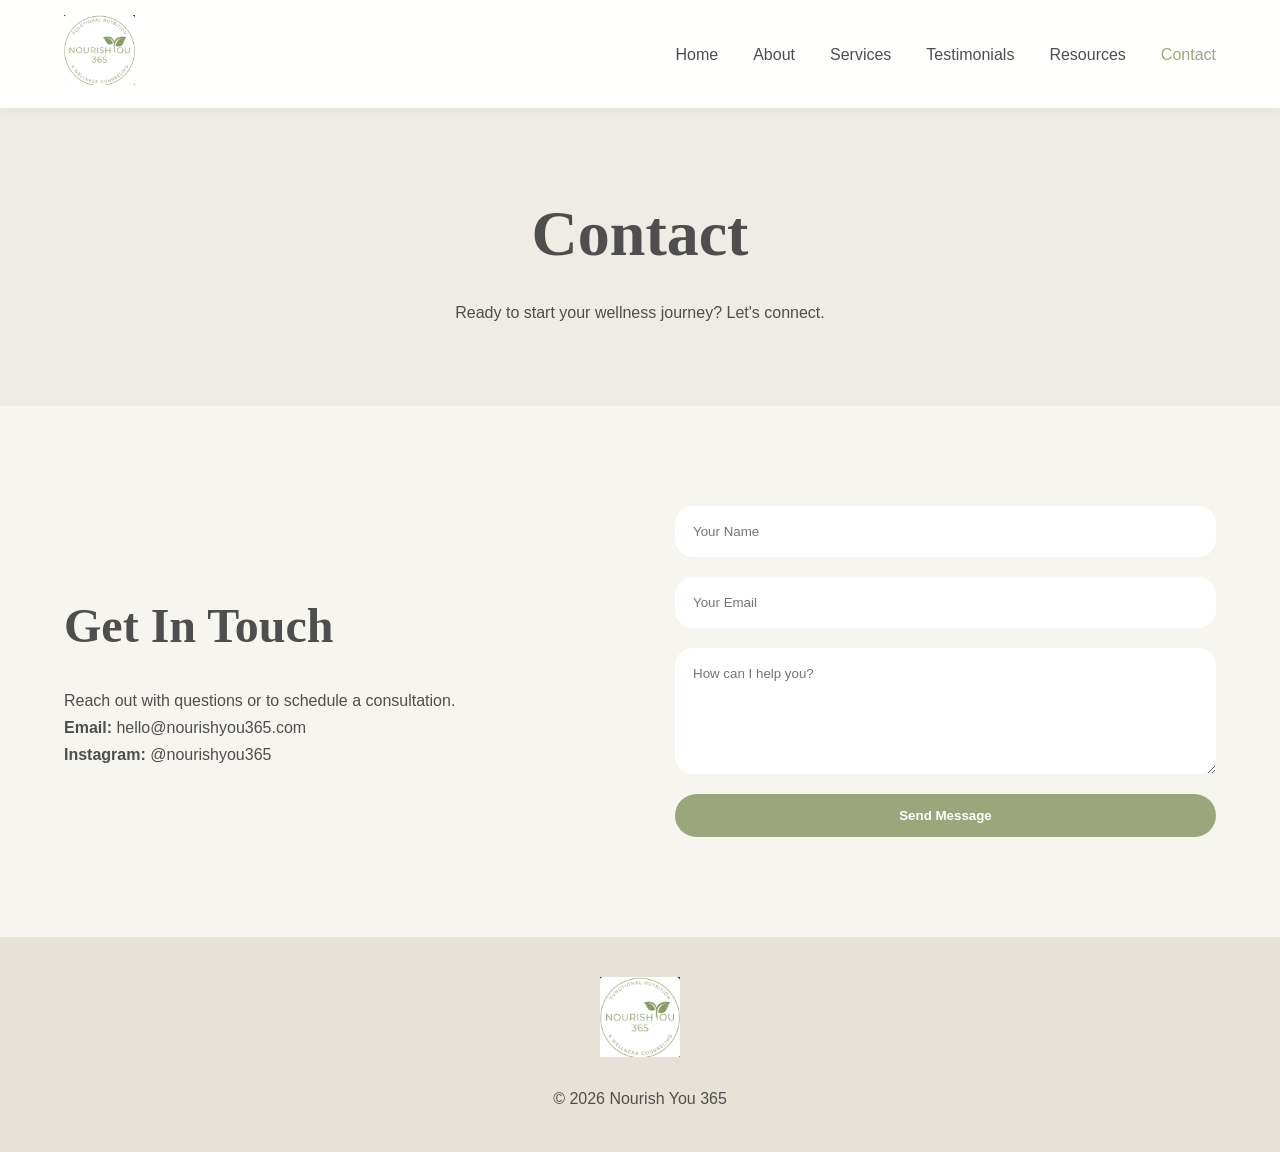
==== contact.html @ 94f3f103 "Mom" ====
<!DOCTYPE html>
<html lang="en">

<head>
    <meta charset="UTF-8">
    <meta name="viewport" content="width=device-width, initial-scale=1.0">
    <title>Contact | Nourish You 365</title>

    <link rel="stylesheet" href="style.css">
</head>

<body>

    <header class="navbar">
        <div class="container nav-container">

            <a href="index.html" class="logo">
                <img src="images/logo.png" alt="Nourish You 365 logo">
            </a>

            <nav>
                <ul class="nav-links">
                    <li><a href="index.html">Home</a></li>
                    <li><a href="about.html">About</a></li>
                    <li><a href="services.html">Services</a></li>
                    <li><a href="testimonials.html">Testimonials</a></li>
                    <li><a href="blog.html">Resources</a></li>
                    <li><a href="contact.html" class="active">Contact</a></li>
                </ul>
            </nav>

            <div class="hamburger" id="hamburger">
                <span></span>
                <span></span>
                <span></span>
            </div>

        </div>
    </header>

    <section class="page-hero">

        <div class="container">

            <h1>Contact</h1>

            <p>
                Ready to start your wellness journey? Let's connect.
            </p>

        </div>

    </section>

    <section class="section">

        <div class="container contact-grid">

            <div class="contact-info">

                <h2>Get In Touch</h2>

                <p>
                    Reach out with questions or to schedule a consultation.
                </p>

                <div class="contact-details">
                    <p><strong>Email:</strong> hello@nourishyou365.com</p>
                    <p><strong>Instagram:</strong> @nourishyou365</p>
                </div>

            </div>

            <form class="contact-form">

                <input type="text" placeholder="Your Name" required>

                <input type="email" placeholder="Your Email" required>

                <textarea rows="6" placeholder="How can I help you?"></textarea>

                <button type="submit" class="btn primary-btn">
                    Send Message
                </button>

            </form>

        </div>

    </section>

    <footer class="footer">
        <div class="container footer-content">
            <img src="images/logo.png" alt="Nourish You 365 logo">
            <p>© 2026 Nourish You 365</p>
        </div>
    </footer>

    <script src="script.js"></script>

</body>

</html>
---- style.css ----
* {
    margin: 0;
    padding: 0;
    box-sizing: border-box;
}

:root {
    --sage: #9BA77B;
    --dark-sage: #74825C;
    --cream: #F7F5F0;
    --text: #4E4E4E;
    --white: #FFFFFF;
}

body {
    font-family: 'Montserrat', sans-serif;
    background: var(--cream);
    color: var(--text);
    line-height: 1.7;
}

h1,
h2,
h3,
h4 {
    font-family: 'Cormorant Garamond', serif;
}

.container {
    width: 90%;
    max-width: 1200px;
    margin: auto;
}

.section {
    padding: 100px 0;
}

/* NAVBAR */

.navbar {
    position: fixed;
    top: 0;
    width: 100%;
    background: rgba(255,255,255,0.96);
    z-index: 1000;
    box-shadow: 0 2px 10px rgba(0,0,0,0.05);
}

.nav-container {
    display: flex;
    justify-content: space-between;
    align-items: center;
    padding: 15px 0;
}

.logo img {
    height: 70px;
}

.nav-links {
    display: flex;
    list-style: none;
    gap: 35px;
}

.nav-links a {
    text-decoration: none;
    color: var(--text);
    font-weight: 500;
    transition: .3s;
}

.nav-links a:hover,
.nav-links .active {
    color: var(--sage);
}

/* HERO */

.hero {
    height: 100vh;
    background:
        linear-gradient(rgba(0,0,0,0.35), rgba(0,0,0,0.35)),
        url('https://images.unsplash.com/photo-1490645935967-10de6ba17061?q=80&w=1600&auto=format&fit=crop');
    background-size: cover;
    background-position: center;
    display: flex;
    align-items: center;
}

.hero-content {
    color: white;
}

.hero-text h1 {
    font-size: 5rem;
    max-width: 700px;
    line-height: 1;
    margin-bottom: 25px;
}

.hero-text p {
    max-width: 650px;
    font-size: 1.2rem;
    margin-bottom: 35px;
}

.hero-buttons {
    display: flex;
    gap: 20px;
    flex-wrap: wrap;
}

/* PAGE HERO */

.page-hero {
    padding-top: 180px;
    padding-bottom: 80px;
    text-align: center;
    background: #EFECE5;
}

.page-hero h1 {
    font-size: 4rem;
}

.page-hero p {
    margin-top: 10px;
}

/* BUTTONS */

.btn {
    display: inline-block;
    padding: 14px 28px;
    border-radius: 999px;
    text-decoration: none;
    transition: .3s;
    font-weight: 600;
}

.primary-btn {
    background: var(--sage);
    color: white;
}

.primary-btn:hover {
    background: var(--dark-sage);
}

.secondary-btn {
    border: 2px solid white;
    color: white;
}

.secondary-btn:hover {
    background: white;
    color: var(--text);
}

/* INTRO */

.intro-grid,
.about-grid,
.contact-grid {
    display: grid;
    grid-template-columns: 1fr 1fr;
    gap: 70px;
    align-items: center;
}

.intro-image img,
.about-image img {
    width: 100%;
    border-radius: 25px;
}

.intro-text h2,
.about-text h2,
.contact-info h2 {
    font-size: 3rem;
    margin: 10px 0 20px;
}

.section-subtitle {
    text-transform: uppercase;
    color: var(--sage);
    letter-spacing: 2px;
    font-size: 0.85rem;
    font-weight: 600;
}

.text-link {
    color: var(--dark-sage);
    text-decoration: none;
    font-weight: 600;
}

/* SERVICES */

.services {
    background: #EFECE5;
}

.services-grid,
.blog-grid,
.testimonial-grid {
    display: grid;
    grid-template-columns: repeat(auto-fit, minmax(260px,1fr));
    gap: 30px;
}

.service-card,
.blog-card,
.testimonial-card {
    background: white;
    padding: 35px;
    border-radius: 25px;
    box-shadow: 0 10px 25px rgba(0,0,0,0.04);
}

.service-card h3,
.blog-card h3 {
    font-size: 2rem;
    margin-bottom: 15px;
}

/* CONTACT */

.contact-form {
    display: flex;
    flex-direction: column;
    gap: 20px;
}

.contact-form input,
.contact-form textarea {
    padding: 18px;
    border: none;
    border-radius: 18px;
    font-family: inherit;
}

.contact-form button {
    border: none;
    cursor: pointer;
}

/* FOOTER */

.footer {
    background: #E7E2D8;
    text-align: center;
    padding: 40px 0;
}

.footer img {
    height: 80px;
    margin-bottom: 20px;
}

/* MOBILE */

.hamburger {
    display: none;
    flex-direction: column;
    gap: 5px;
    cursor: pointer;
}

.hamburger span {
    width: 28px;
    height: 3px;
    background: var(--text);
}

@media (max-width: 900px) {

    .hero-text h1 {
        font-size: 3.5rem;
    }

    .intro-grid,
    .about-grid,
    .contact-grid {
        grid-template-columns: 1fr;
    }

    .nav-links {
        position: absolute;
        top: 100%;
        right: 0;
        width: 100%;
        background: white;
        flex-direction: column;
        padding: 30px;
        display: none;
    }

    .nav-links.active {
        display: flex;
    }

    .hamburger {
        display: flex;
    }
}

@media (max-width: 600px) {

    .hero-text h1,
    .page-hero h1 {
        font-size: 2.8rem;
    }
}
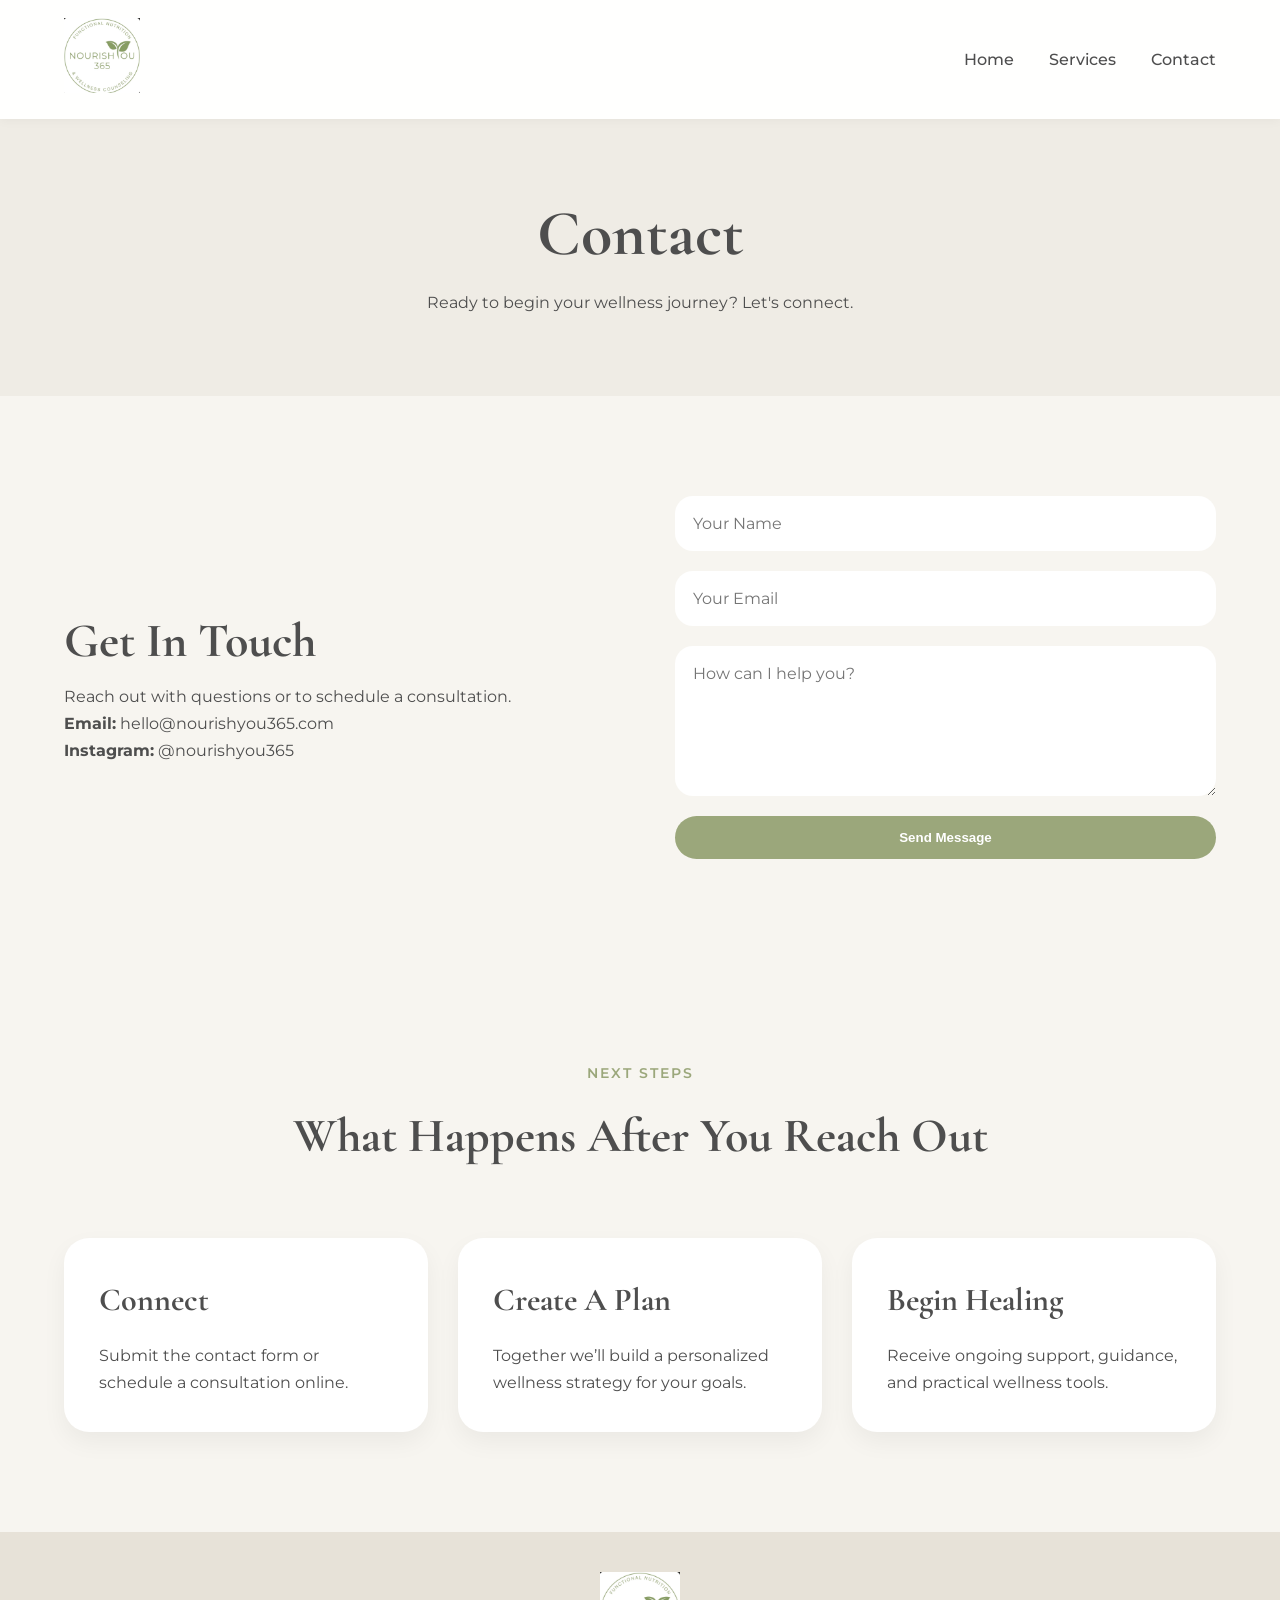
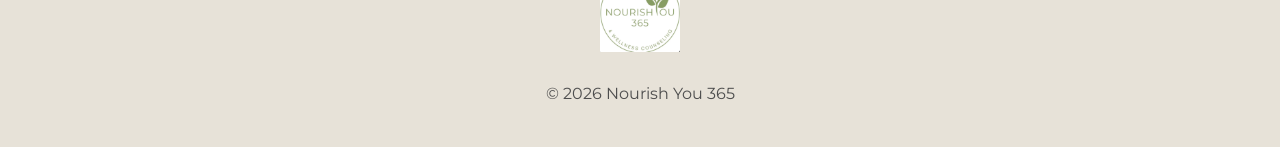
==== commit 4c2ff7fb: "changed maas" ====
--- a/contact.html
+++ b/contact.html
@@ -7,11 +7,17 @@
     <title>Contact | Nourish You 365</title>
 
     <link rel="stylesheet" href="style.css">
+
+    <link rel="preconnect" href="https://fonts.googleapis.com">
+    <link
+        href="https://fonts.googleapis.com/css2?family=Cormorant+Garamond:wght@400;500;600;700&family=Montserrat:wght@300;400;500;600&display=swap"
+        rel="stylesheet">
 </head>
 
 <body>
 
     <header class="navbar">
+
         <div class="container nav-container">
 
             <a href="index.html" class="logo">
@@ -19,23 +25,27 @@
             </a>
 
             <nav>
+
                 <ul class="nav-links">
+
                     <li><a href="index.html">Home</a></li>
-                    <li><a href="about.html">About</a></li>
                     <li><a href="services.html">Services</a></li>
-                    <li><a href="testimonials.html">Testimonials</a></li>
-                    <li><a href="blog.html">Resources</a></li>
-                    <li><a href="contact.html" class="active">Contact</a></li>
+                    <li><a href="contact.html">Contact</a></li>
+
                 </ul>
+
             </nav>
 
             <div class="hamburger" id="hamburger">
+
                 <span></span>
                 <span></span>
                 <span></span>
+
             </div>
 
         </div>
+
     </header>
 
     <section class="page-hero">
@@ -45,7 +55,7 @@
             <h1>Contact</h1>
 
             <p>
-                Ready to start your wellness journey? Let's connect.
+                Ready to begin your wellness journey? Let's connect.
             </p>
 
         </div>
@@ -65,8 +75,11 @@
                 </p>
 
                 <div class="contact-details">
+
                     <p><strong>Email:</strong> hello@nourishyou365.com</p>
+
                     <p><strong>Instagram:</strong> @nourishyou365</p>
+
                 </div>
 
             </div>
@@ -89,11 +102,68 @@
 
     </section>
 
+    <!-- NEXT STEPS -->
+
+    <section class="section">
+
+        <div class="container">
+
+            <div class="section-heading">
+
+                <span class="section-subtitle">Next Steps</span>
+
+                <h2>What Happens After You Reach Out</h2>
+
+            </div>
+
+            <div class="services-grid">
+
+                <div class="service-card">
+
+                    <h3>Connect</h3>
+
+                    <p>
+                        Submit the contact form or schedule a consultation online.
+                    </p>
+
+                </div>
+
+                <div class="service-card">
+
+                    <h3>Create A Plan</h3>
+
+                    <p>
+                        Together we’ll build a personalized wellness strategy for your goals.
+                    </p>
+
+                </div>
+
+                <div class="service-card">
+
+                    <h3>Begin Healing</h3>
+
+                    <p>
+                        Receive ongoing support, guidance, and practical wellness tools.
+                    </p>
+
+                </div>
+
+            </div>
+
+        </div>
+
+    </section>
+
     <footer class="footer">
+
         <div class="container footer-content">
+
             <img src="images/logo.png" alt="Nourish You 365 logo">
+
             <p>© 2026 Nourish You 365</p>
+
         </div>
+
     </footer>
 
     <script src="script.js"></script>
--- a/style.css
+++ b/style.css
@@ -8,8 +8,13 @@
     --sage: #9BA77B;
     --dark-sage: #74825C;
     --cream: #F7F5F0;
+    --soft-bg: #EFECE5;
     --text: #4E4E4E;
     --white: #FFFFFF;
+}
+
+html {
+    scroll-behavior: smooth;
 }
 
 body {
@@ -44,24 +49,25 @@
     width: 100%;
     background: rgba(255,255,255,0.96);
     z-index: 1000;
-    box-shadow: 0 2px 10px rgba(0,0,0,0.05);
+    backdrop-filter: blur(10px);
+    box-shadow: 0 2px 10px rgba(0,0,0,0.04);
 }
 
 .nav-container {
     display: flex;
     justify-content: space-between;
     align-items: center;
-    padding: 15px 0;
+    padding: 18px 0;
 }
 
 .logo img {
-    height: 70px;
+    height: 75px;
 }
 
 .nav-links {
     display: flex;
+    gap: 35px;
     list-style: none;
-    gap: 35px;
 }
 
 .nav-links a {
@@ -71,8 +77,7 @@
     transition: .3s;
 }
 
-.nav-links a:hover,
-.nav-links .active {
+.nav-links a:hover {
     color: var(--sage);
 }
 
@@ -83,6 +88,7 @@
     background:
         linear-gradient(rgba(0,0,0,0.35), rgba(0,0,0,0.35)),
         url('https://images.unsplash.com/photo-1490645935967-10de6ba17061?q=80&w=1600&auto=format&fit=crop');
+
     background-size: cover;
     background-position: center;
     display: flex;
@@ -98,6 +104,7 @@
     max-width: 700px;
     line-height: 1;
     margin-bottom: 25px;
+    color: white;
 }
 
 .hero-text p {
@@ -106,34 +113,24 @@
     margin-bottom: 35px;
 }
 
-.hero-buttons {
-    display: flex;
-    gap: 20px;
-    flex-wrap: wrap;
-}
-
 /* PAGE HERO */
 
 .page-hero {
     padding-top: 180px;
     padding-bottom: 80px;
     text-align: center;
-    background: #EFECE5;
+    background: var(--soft-bg);
 }
 
 .page-hero h1 {
     font-size: 4rem;
 }
 
-.page-hero p {
-    margin-top: 10px;
-}
-
 /* BUTTONS */
 
 .btn {
     display: inline-block;
-    padding: 14px 28px;
+    padding: 14px 30px;
     border-radius: 999px;
     text-decoration: none;
     transition: .3s;
@@ -159,10 +156,37 @@
     color: var(--text);
 }
 
-/* INTRO */
+.hero-buttons {
+    display: flex;
+    gap: 20px;
+    flex-wrap: wrap;
+}
+
+/* SECTION HEADINGS */
+
+.section-heading {
+    text-align: center;
+    margin-bottom: 60px;
+}
+
+.section-subtitle {
+    text-transform: uppercase;
+    color: var(--sage);
+    letter-spacing: 2px;
+    font-size: .85rem;
+    font-weight: 600;
+}
+
+.section-heading h2,
+.intro-text h2,
+.contact-info h2 {
+    font-size: 3rem;
+    margin-top: 10px;
+}
+
+/* GRID */
 
 .intro-grid,
-.about-grid,
 .contact-grid {
     display: grid;
     grid-template-columns: 1fr 1fr;
@@ -170,37 +194,18 @@
     align-items: center;
 }
 
-.intro-image img,
-.about-image img {
+/* IMAGES */
+
+.intro-image img {
     width: 100%;
     border-radius: 25px;
-}
-
-.intro-text h2,
-.about-text h2,
-.contact-info h2 {
-    font-size: 3rem;
-    margin: 10px 0 20px;
-}
-
-.section-subtitle {
-    text-transform: uppercase;
-    color: var(--sage);
-    letter-spacing: 2px;
-    font-size: 0.85rem;
-    font-weight: 600;
-}
-
-.text-link {
-    color: var(--dark-sage);
-    text-decoration: none;
-    font-weight: 600;
+    box-shadow: 0 15px 35px rgba(0,0,0,0.08);
 }
 
 /* SERVICES */
 
 .services {
-    background: #EFECE5;
+    background: var(--soft-bg);
 }
 
 .services-grid,
@@ -217,13 +222,33 @@
     background: white;
     padding: 35px;
     border-radius: 25px;
-    box-shadow: 0 10px 25px rgba(0,0,0,0.04);
+    box-shadow: 0 10px 25px rgba(0,0,0,0.05);
 }
 
 .service-card h3,
 .blog-card h3 {
     font-size: 2rem;
     margin-bottom: 15px;
+}
+
+/* FAQ */
+
+.faq-container {
+    max-width: 900px;
+    margin: auto;
+}
+
+.faq-item {
+    background: white;
+    padding: 30px;
+    border-radius: 20px;
+    margin-bottom: 20px;
+    box-shadow: 0 10px 25px rgba(0,0,0,0.04);
+}
+
+.faq-item h3 {
+    margin-bottom: 10px;
+    font-size: 1.7rem;
 }
 
 /* CONTACT */
@@ -240,11 +265,31 @@
     border: none;
     border-radius: 18px;
     font-family: inherit;
+    font-size: 1rem;
 }
 
 .contact-form button {
     border: none;
     cursor: pointer;
+}
+
+/* CTA */
+
+.cta {
+    background: var(--sage);
+    color: white;
+    text-align: center;
+    padding: 100px 0;
+}
+
+.cta h2 {
+    font-size: 3rem;
+    margin-bottom: 20px;
+}
+
+.cta p {
+    max-width: 700px;
+    margin: auto auto 35px;
 }
 
 /* FOOTER */
@@ -258,6 +303,10 @@
 .footer img {
     height: 80px;
     margin-bottom: 20px;
+}
+
+.copyright {
+    margin-top: 10px;
 }
 
 /* MOBILE */
@@ -273,26 +322,27 @@
     width: 28px;
     height: 3px;
     background: var(--text);
+    border-radius: 10px;
 }
 
 @media (max-width: 900px) {
 
-    .hero-text h1 {
-        font-size: 3.5rem;
-    }
-
     .intro-grid,
-    .about-grid,
     .contact-grid {
         grid-template-columns: 1fr;
+    }
+
+    .hero-text h1,
+    .page-hero h1 {
+        font-size: 3.5rem;
     }
 
     .nav-links {
         position: absolute;
         top: 100%;
         right: 0;
+        background: white;
         width: 100%;
-        background: white;
         flex-direction: column;
         padding: 30px;
         display: none;
@@ -311,6 +361,17 @@
 
     .hero-text h1,
     .page-hero h1 {
-        font-size: 2.8rem;
+        font-size: 2.7rem;
+    }
+
+    .section-heading h2,
+    .intro-text h2,
+    .contact-info h2,
+    .cta h2 {
+        font-size: 2.2rem;
+    }
+
+    .hero-buttons {
+        flex-direction: column;
     }
 }
